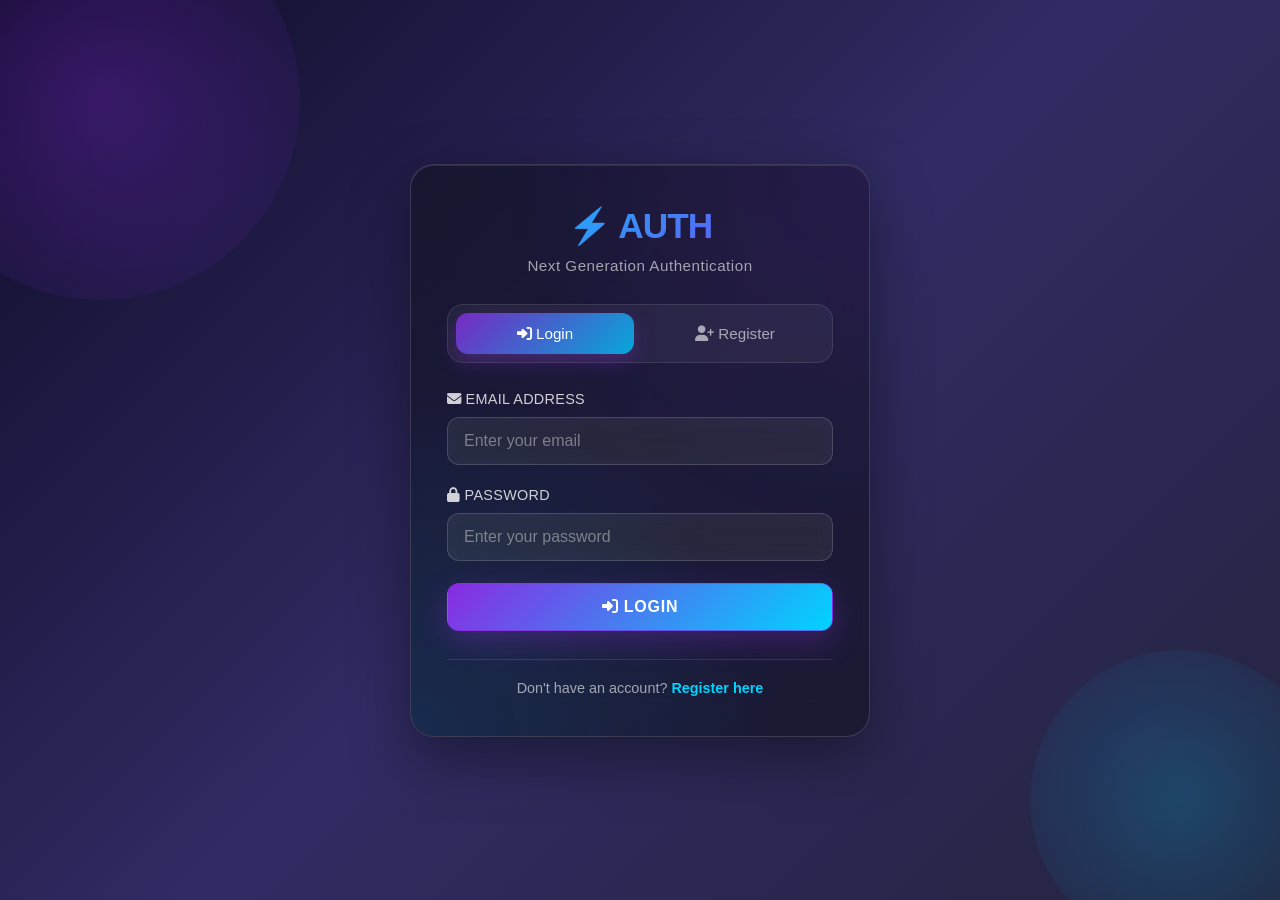
==== static/index.html @ 88ceda59 "Initial commit: API project" ====
<!DOCTYPE html>
<html lang="en">
<head>
    <meta charset="UTF-8">
    <meta name="viewport" content="width=device-width, initial-scale=1.0">
    <title>Authentication System</title>
    <link rel="stylesheet" href="https://cdnjs.cloudflare.com/ajax/libs/font-awesome/6.4.0/css/all.min.css">
    <link rel="stylesheet" href="/static/css/style.css">
</head>
<body>
    <div class="container">
        <div class="auth-card">
            <div class="logo">
                <h1>⚡ AUTH</h1>
                <p>Next Generation Authentication</p>
            </div>

            <!-- Navigation Tabs -->
            <div class="nav-tabs">
                <button class="nav-tab active" onclick="showTab('login')">
                    <i class="fas fa-sign-in-alt"></i> Login
                </button>
                <button class="nav-tab" onclick="showTab('register')">
                    <i class="fas fa-user-plus"></i> Register
                </button>
            </div>

            <!-- Alert Messages -->
            <div id="alert" class="alert"></div>

            <!-- Loading Spinner -->
            <div id="loading" class="loading">
                <div class="spinner"></div>
                <p>Processing...</p>
            </div>

            <!-- Login Form -->
            <div id="login-tab" class="tab-content active">
                <form id="login-form">
                    <div class="form-group">
                        <label for="login-email">
                            <i class="fas fa-envelope"></i> Email Address
                        </label>
                        <input type="email" id="login-email" name="email" required placeholder="Enter your email">
                    </div>
                    <div class="form-group">
                        <label for="login-password">
                            <i class="fas fa-lock"></i> Password
                        </label>
                        <input type="password" id="login-password" name="password" required placeholder="Enter your password">
                    </div>
                    <button type="submit" class="btn btn-primary">
                        <i class="fas fa-sign-in-alt"></i> Login
                    </button>
                </form>
            </div>

            <!-- Registration Form -->
            <div id="register-tab" class="tab-content">
                <form id="register-form">
                    <div class="form-group">
                        <label for="register-username">
                            <i class="fas fa-user"></i> Username
                        </label>
                        <input type="text" id="register-username" name="username" required placeholder="Choose a username">
                    </div>
                    <div class="form-group">
                        <label for="register-email">
                            <i class="fas fa-envelope"></i> Email Address
                        </label>
                        <input type="email" id="register-email" name="email" required placeholder="Enter your email">
                    </div>
                    <div class="form-group">
                        <label for="register-password">
                            <i class="fas fa-lock"></i> Password
                        </label>
                        <input type="password" id="register-password" name="password" required placeholder="Create a password" oninput="checkPasswordStrength(this.value)">
                        <small id="password-requirements" style="color: rgba(255, 255, 255, 0.6); font-size: 0.8rem; margin-top: 5px; display: block;">
                            <i class="fas fa-info-circle"></i> At least 8 characters
                        </small>
                        <div id="password-strength" style="margin-top: 5px; display: none;">
                            <div style="height: 4px; background: rgba(255, 255, 255, 0.1); border-radius: 2px; overflow: hidden;">
                                <div id="strength-bar" style="height: 100%; width: 0%; transition: all 0.3s ease; border-radius: 2px;"></div>
                            </div>
                            <small id="strength-text" style="font-size: 0.8rem; margin-top: 3px; display: block; color: rgba(255, 255, 255, 0.7);"></small>
                        </div>
                    </div>
                    <div class="form-group">
                        <label for="register-confirm-password">
                            <i class="fas fa-lock"></i> Confirm Password
                        </label>
                        <input type="password" id="register-confirm-password" name="confirmPassword" required placeholder="Confirm your password">
                    </div>
                    <button type="submit" class="btn btn-primary">
                        <i class="fas fa-user-plus"></i> Register
                    </button>
                </form>
            </div>

            <div class="auth-footer">
                <p id="footer-text">Don't have an account? <a href="#" onclick="showTab('register')">Register here</a></p>
            </div>
        </div>
    </div>

    <script src="/static/js/auth.js"></script>
</body>
</html>
---- static/css/style.css ----
/* Futuristic Glass Morphism Design */
* {
    margin: 0;
    padding: 0;
    box-sizing: border-box;
}

@import url('https://fonts.googleapis.com/css2?family=Inter:wght@300;400;500;600;700;800&display=swap');

body {
    font-family: 'Inter', -apple-system, BlinkMacSystemFont, 'Segoe UI', sans-serif;
    background: linear-gradient(135deg, #0f0c29 0%, #302b63 50%, #24243e 100%);
    background-attachment: fixed;
    min-height: 100vh;
    display: flex;
    align-items: center;
    justify-content: center;
    position: relative;
    overflow-x: hidden;
    padding: 0;
}

/* Animated background orbs */
body::before {
    content: '';
    position: fixed;
    width: 400px;
    height: 400px;
    background: radial-gradient(circle, rgba(138, 43, 226, 0.3), transparent);
    border-radius: 50%;
    top: -100px;
    left: -100px;
    animation: float1 15s ease-in-out infinite;
    z-index: -1;
}

body::after {
    content: '';
    position: fixed;
    width: 300px;
    height: 300px;
    background: radial-gradient(circle, rgba(0, 200, 255, 0.2), transparent);
    border-radius: 50%;
    bottom: -50px;
    right: -50px;
    animation: float2 20s ease-in-out infinite;
    z-index: -1;
}

@keyframes float1 {
    0%, 100% { transform: translate(0, 0); }
    25% { transform: translate(30px, -30px); }
    50% { transform: translate(60px, 0); }
    75% { transform: translate(30px, 30px); }
}

@keyframes float2 {
    0%, 100% { transform: translate(0, 0); }
    25% { transform: translate(-30px, 30px); }
    50% { transform: translate(-60px, 0); }
    75% { transform: translate(-30px, -30px); }
}

.container {
    width: 100%;
    max-width: 500px;
    padding: 20px;
    z-index: 10;
}

.auth-card {
    background: rgba(20, 20, 40, 0.7);
    backdrop-filter: blur(20px);
    -webkit-backdrop-filter: blur(20px);
    border-radius: 24px;
    padding: 40px 36px;
    box-shadow: 0 20px 60px rgba(0, 0, 0, 0.4), 
                inset 0 1px 0 rgba(255, 255, 255, 0.1);
    border: 1px solid rgba(255, 255, 255, 0.15);
    position: relative;
    overflow: hidden;
    display: grid;
    grid-template-columns: 1fr;
}

.auth-card::before {
    content: '';
    position: absolute;
    top: 0;
    left: 0;
    right: 0;
    bottom: 0;
    background: radial-gradient(circle at top right, rgba(138, 43, 226, 0.1), transparent 50%),
                radial-gradient(circle at bottom left, rgba(0, 200, 255, 0.1), transparent 50%);
    pointer-events: none;
    border-radius: 24px;
}

.logo {
    text-align: center;
    margin-bottom: 30px;
    position: relative;
    z-index: 1;
}

.logo h1 {
    background: linear-gradient(135deg, #00d4ff, #7c3aed, #00d4ff);
    background-size: 200% 200%;
    -webkit-background-clip: text;
    -webkit-text-fill-color: transparent;
    background-clip: text;
    font-size: 2.2rem;
    font-weight: 800;
    letter-spacing: -1px;
    margin-bottom: 10px;
    animation: gradientShift 6s ease infinite;
}

@keyframes gradientShift {
    0%, 100% { background-position: 0% 50%; }
    50% { background-position: 100% 50%; }
}

.logo p {
    color: rgba(255, 255, 255, 0.6);
    font-size: 0.95rem;
    font-weight: 300;
    letter-spacing: 0.5px;
}

/* Navigation Tabs */
.nav-tabs {
    display: flex;
    gap: 12px;
    margin-bottom: 28px;
    background: rgba(255, 255, 255, 0.05);
    padding: 8px;
    border-radius: 16px;
    border: 1px solid rgba(255, 255, 255, 0.1);
    position: relative;
    z-index: 1;
}

.nav-tab {
    flex: 1;
    padding: 12px 16px;
    border: none;
    background: transparent;
    color: rgba(255, 255, 255, 0.6);
    font-weight: 500;
    cursor: pointer;
    border-radius: 12px;
    transition: all 0.3s ease;
    font-size: 0.95rem;
    position: relative;
    white-space: nowrap;
}

.nav-tab.active {
    background: linear-gradient(135deg, rgba(138, 43, 226, 0.8), rgba(0, 200, 255, 0.8));
    color: white;
    box-shadow: 0 8px 20px rgba(138, 43, 226, 0.3);
}

.nav-tab:hover:not(.active) {
    color: rgba(255, 255, 255, 0.9);
    background: rgba(255, 255, 255, 0.1);
}

.form-group {
    margin-bottom: 22px;
    position: relative;
    z-index: 1;
}

.form-group label {
    display: block;
    margin-bottom: 10px;
    color: rgba(255, 255, 255, 0.8);
    font-weight: 500;
    font-size: 0.9rem;
    letter-spacing: 0.3px;
    text-transform: uppercase;
}

.form-group input {
    width: 100%;
    padding: 14px 16px;
    border: 1px solid rgba(255, 255, 255, 0.15);
    border-radius: 12px;
    font-size: 1rem;
    transition: all 0.3s ease;
    background: rgba(255, 255, 255, 0.08);
    color: rgba(255, 255, 255, 0.95);
    backdrop-filter: blur(10px);
    font-weight: 400;
}

.form-group input::placeholder {
    color: rgba(255, 255, 255, 0.4);
}

.form-group input:focus {
    outline: none;
    border-color: rgba(138, 43, 226, 0.6);
    background: rgba(255, 255, 255, 0.12);
    box-shadow: 0 0 0 3px rgba(138, 43, 226, 0.2),
                inset 0 0 20px rgba(138, 43, 226, 0.1);
    transform: translateY(-2px);
}

.btn {
    width: 100%;
    padding: 14px 20px;
    border: none;
    border-radius: 12px;
    font-size: 1rem;
    font-weight: 600;
    cursor: pointer;
    transition: all 0.3s ease;
    text-transform: uppercase;
    letter-spacing: 0.8px;
    position: relative;
    overflow: hidden;
    z-index: 1;
}

.btn::before {
    content: '';
    position: absolute;
    top: 0;
    left: -100%;
    width: 100%;
    height: 100%;
    background: rgba(255, 255, 255, 0.2);
    transition: left 0.3s ease;
    z-index: -1;
}

.btn:hover::before {
    left: 100%;
}

.btn-primary {
    background: linear-gradient(135deg, #8a2be2 0%, #00d4ff 100%);
    color: white;
    box-shadow: 0 10px 30px rgba(138, 43, 226, 0.3);
    border: 1px solid rgba(138, 43, 226, 0.5);
}

.btn-primary:hover {
    transform: translateY(-2px);
    box-shadow: 0 15px 40px rgba(138, 43, 226, 0.5),
                0 0 20px rgba(0, 212, 255, 0.3);
}

.btn-primary:active {
    transform: translateY(0);
}

.btn-logout {
    background: rgba(255, 63, 127, 0.8);
    color: white;
    box-shadow: 0 10px 30px rgba(255, 63, 127, 0.3);
    border: 1px solid rgba(255, 63, 127, 0.5);
}

.auth-footer {
    text-align: center;
    margin-top: 28px;
    padding-top: 20px;
    border-top: 1px solid rgba(255, 255, 255, 0.1);
    position: relative;
    z-index: 1;
}

.auth-footer p {
    color: rgba(255, 255, 255, 0.6);
    font-size: 0.9rem;
}

.auth-footer a {
    color: #00d4ff;
    text-decoration: none;
    font-weight: 600;
    transition: all 0.3s ease;
}

.auth-footer a:hover {
    color: #8a2be2;
    text-shadow: 0 0 10px rgba(138, 43, 226, 0.5);
}

.tab-content {
    display: none;
    animation: fadeIn 0.3s ease;
    position: relative;
    z-index: 1;
}

.tab-content.active {
    display: block;
}

@keyframes fadeIn {
    from {
        opacity: 0;
        transform: translateY(10px);
    }
    to {
        opacity: 1;
        transform: translateY(0);
    }
}

.alert {
    padding: 14px 18px;
    border-radius: 12px;
    margin-bottom: 20px;
    font-size: 0.9rem;
    display: none;
    border: 1px solid transparent;
    animation: slideIn 0.3s ease;
    position: relative;
    z-index: 1;
}

@keyframes slideIn {
    from {
        opacity: 0;
        transform: translateX(-20px);
    }
    to {
        opacity: 1;
        transform: translateX(0);
    }
}

.alert-success {
    background: rgba(16, 185, 129, 0.2);
    color: #a0f4c3;
    border-color: rgba(16, 185, 129, 0.4);
    backdrop-filter: blur(10px);
}

.alert-error {
    background: rgba(239, 68, 68, 0.2);
    color: #ff9999;
    border-color: rgba(239, 68, 68, 0.4);
    backdrop-filter: blur(10px);
}

.loading {
    display: none;
    text-align: center;
    margin: 30px 0;
    position: relative;
    z-index: 1;
}

.spinner {
    border: 3px solid rgba(255, 255, 255, 0.1);
    border-top: 3px solid #00d4ff;
    border-right: 3px solid #8a2be2;
    border-radius: 50%;
    width: 40px;
    height: 40px;
    animation: spin 1s linear infinite;
    margin: 0 auto 15px;
    box-shadow: 0 0 20px rgba(138, 43, 226, 0.3);
}

@keyframes spin {
    0% { transform: rotate(0deg); }
    100% { transform: rotate(360deg); }
}

.loading p {
    color: rgba(255, 255, 255, 0.7);
    margin-top: 10px;
    letter-spacing: 0.5px;
}

.dashboard {
    background: rgba(20, 20, 40, 0.7);
    backdrop-filter: blur(20px);
    -webkit-backdrop-filter: blur(20px);
    border-radius: 24px;
    padding: 40px 36px;
    box-shadow: 0 20px 60px rgba(0, 0, 0, 0.4),
                inset 0 1px 0 rgba(255, 255, 255, 0.1);
    border: 1px solid rgba(255, 255, 255, 0.15);
    max-width: 700px;
    margin: 0 auto;
    position: relative;
    width: 100%;
}

.dashboard::before {
    content: '';
    position: absolute;
    top: 0;
    left: 0;
    right: 0;
    bottom: 0;
    background: radial-gradient(circle at top right, rgba(138, 43, 226, 0.1), transparent 50%),
                radial-gradient(circle at bottom left, rgba(0, 200, 255, 0.1), transparent 50%);
    pointer-events: none;
    border-radius: 24px;
}

.dashboard-header {
    text-align: center;
    margin-bottom: 32px;
    position: relative;
    z-index: 1;
}

.dashboard-header h1 {
    background: linear-gradient(135deg, #00d4ff, #7c3aed, #00d4ff);
    background-size: 200% 200%;
    -webkit-background-clip: text;
    -webkit-text-fill-color: transparent;
    background-clip: text;
    font-size: 2.2rem;
    font-weight: 800;
    margin-bottom: 10px;
    animation: gradientShift 6s ease infinite;
}

.dashboard-header p {
    color: rgba(255, 255, 255, 0.6);
    font-size: 0.95rem;
    font-weight: 300;
}

.user-info {
    background: rgba(138, 43, 226, 0.2);
    border: 1px solid rgba(138, 43, 226, 0.4);
    color: rgba(255, 255, 255, 0.95);
    padding: 24px;
    border-radius: 16px;
    margin-bottom: 24px;
    backdrop-filter: blur(10px);
    box-shadow: 0 8px 20px rgba(138, 43, 226, 0.2);
    position: relative;
    z-index: 1;
}

.user-info h3 {
    margin-bottom: 16px;
    color: #00d4ff;
    font-size: 1.05rem;
    text-transform: uppercase;
    letter-spacing: 0.5px;
}

.user-info p {
    margin-bottom: 10px;
    font-size: 0.95rem;
    color: rgba(255, 255, 255, 0.8);
}

.user-info strong {
    color: rgba(255, 255, 255, 0.9);
}

.user-info p {
    margin-bottom: 10px;
    font-size: 0.95rem;
    color: rgba(255, 255, 255, 0.8);
}

.user-info strong {
    color: rgba(255, 255, 255, 0.9);
}

.btn-logout {
    background: rgba(255, 63, 127, 0.8);
    color: white;
    box-shadow: 0 10px 30px rgba(255, 63, 127, 0.3);
    border: 1px solid rgba(255, 63, 127, 0.5);
}

.btn-logout:hover {
    background: rgba(255, 63, 127, 1);
    transform: translateY(-2px);
    box-shadow: 0 15px 40px rgba(255, 63, 127, 0.5);
}

/* Password Strength Indicator */
#password-strength {
    margin-top: 8px;
}

#strength-bar {
    background: linear-gradient(90deg, #ff6b6b, #ffa726, #66bb6a);
    background-size: 300% 100%;
}

#strength-text {
    color: rgba(255, 255, 255, 0.7);
    margin-top: 5px;
    display: block;
}

/* Additional Dashboard Styles */
.dashboard > div {
    background: rgba(255, 255, 255, 0.05);
    border: 1px solid rgba(255, 255, 255, 0.1);
    padding: 24px;
    border-radius: 16px;
    margin-bottom: 24px;
    backdrop-filter: blur(10px);
    position: relative;
    z-index: 1;
}

.dashboard h3 {
    color: #00d4ff;
    margin-bottom: 16px;
    font-size: 1.05rem;
    text-transform: uppercase;
    letter-spacing: 0.5px;
}

.dashboard p {
    color: rgba(255, 255, 255, 0.75);
    margin-bottom: 8px;
    font-size: 0.95rem;
}

.dashboard span {
    color: rgba(255, 255, 255, 0.9);
    font-weight: 500;
}

.dashboard small {
    color: rgba(255, 255, 255, 0.6);
    font-size: 0.85rem;
}

#token-display {
    font-family: 'Courier New', monospace;
}

#token-display div {
    background: rgba(0, 212, 255, 0.1);
    border: 1px solid rgba(0, 212, 255, 0.3);
    padding: 15px;
    border-radius: 10px;
    max-height: 200px;
    overflow-y: auto;
    margin-bottom: 14px;
    color: rgba(255, 255, 255, 0.9);
    font-size: 0.85rem;
    line-height: 1.5;
}

/* Responsive Design */
@media (max-width: 768px) {
    .auth-card {
        padding: 32px 28px;
    }

    .logo h1 {
        font-size: 1.8rem;
    }

    .nav-tabs {
        margin-bottom: 22px;
    }

    .dashboard {
        padding: 32px 28px;
    }

    .dashboard-header h1 {
        font-size: 1.8rem;
    }
}

@media (max-width: 480px) {
    .container {
        max-width: 100%;
        padding: 16px;
    }

    .auth-card {
        padding: 28px 20px;
        border-radius: 20px;
    }

    .logo h1 {
        font-size: 1.6rem;
    }

    .logo p {
        font-size: 0.85rem;
    }

    .nav-tab {
        padding: 10px 12px;
        font-size: 0.85rem;
    }

    .form-group {
        margin-bottom: 18px;
    }

    .form-group label {
        font-size: 0.8rem;
    }

    .form-group input {
        padding: 12px 14px;
        font-size: 0.95rem;
    }

    .btn {
        padding: 12px 16px;
        font-size: 0.9rem;
    }

    .dashboard {
        padding: 28px 20px;
        border-radius: 20px;
    }

    .dashboard-header h1 {
        font-size: 1.6rem;
    }

    .user-info {
        padding: 20px;
    }
}

.nav-tab:hover {
    color: #667eea;
}

.tab-content {
    display: none;
}

.tab-content.active {
    display: block;
}

@media (max-width: 480px) {
    .container {
        padding: 10px;
    }
    
    .auth-card {
        padding: 30px 20px;
    }
    
    .logo h1 {
        font-size: 1.5rem;
    }
}
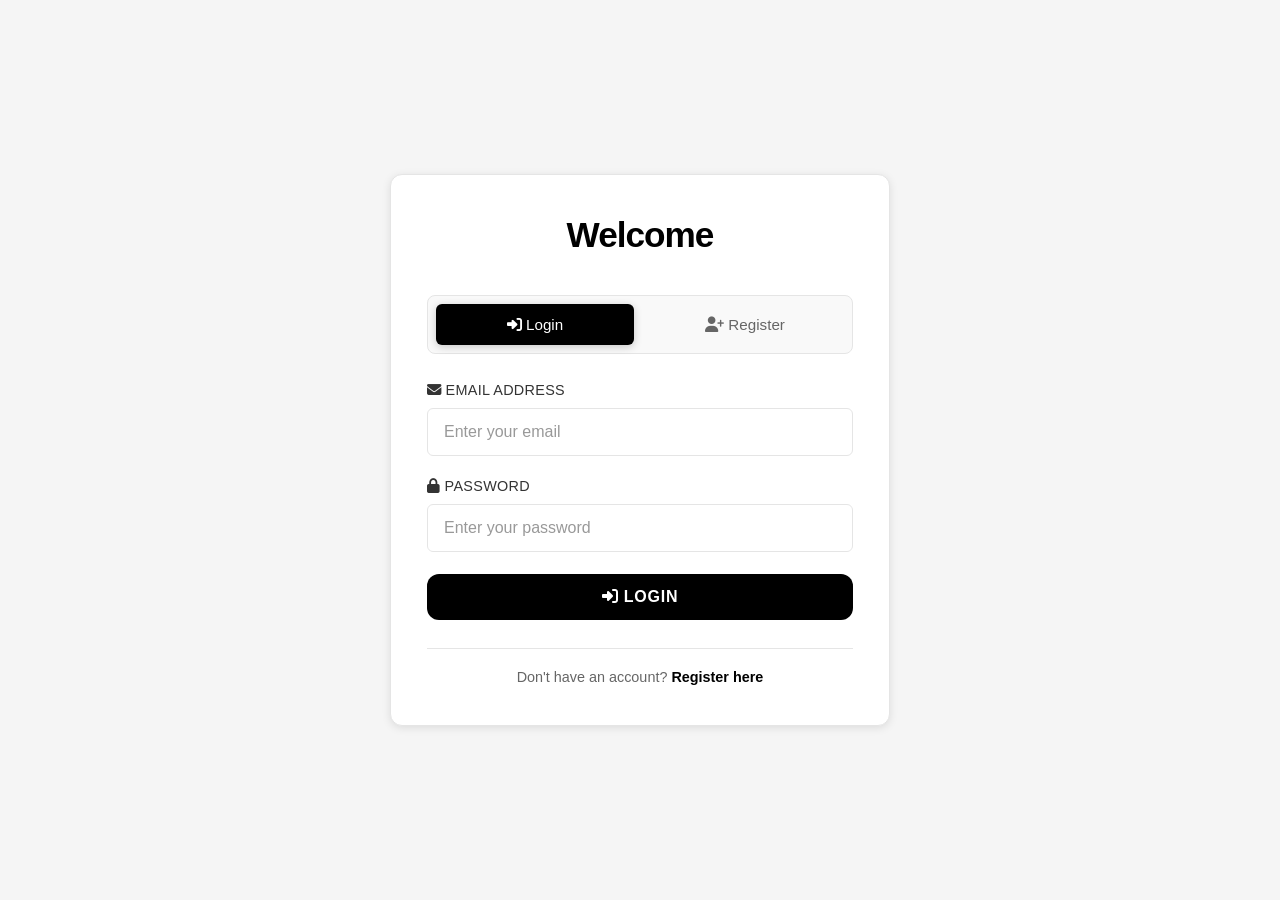
==== commit 6310535c: "Update index.html" ====
--- a/static/index.html
+++ b/static/index.html
@@ -11,8 +11,7 @@
     <div class="container">
         <div class="auth-card">
             <div class="logo">
-                <h1>⚡ AUTH</h1>
-                <p>Next Generation Authentication</p>
+                <h1>Welcome</h1>
             </div>
 
             <!-- Navigation Tabs -->
--- a/static/css/style.css
+++ b/static/css/style.css
@@ -1,4 +1,4 @@
-/* Futuristic Glass Morphism Design */
+/* Standard Web Design */
 * {
     margin: 0;
     padding: 0;
@@ -9,7 +9,7 @@
 
 body {
     font-family: 'Inter', -apple-system, BlinkMacSystemFont, 'Segoe UI', sans-serif;
-    background: linear-gradient(135deg, #0f0c29 0%, #302b63 50%, #24243e 100%);
+    background: #f5f5f5;
     background-attachment: fixed;
     min-height: 100vh;
     display: flex;
@@ -20,80 +20,40 @@
     padding: 0;
 }
 
-/* Animated background orbs */
+/* No animated background orbs */
 body::before {
-    content: '';
-    position: fixed;
-    width: 400px;
-    height: 400px;
-    background: radial-gradient(circle, rgba(138, 43, 226, 0.3), transparent);
-    border-radius: 50%;
-    top: -100px;
-    left: -100px;
-    animation: float1 15s ease-in-out infinite;
-    z-index: -1;
+    display: none;
 }
 
 body::after {
-    content: '';
-    position: fixed;
-    width: 300px;
-    height: 300px;
-    background: radial-gradient(circle, rgba(0, 200, 255, 0.2), transparent);
-    border-radius: 50%;
-    bottom: -50px;
-    right: -50px;
-    animation: float2 20s ease-in-out infinite;
-    z-index: -1;
-}
-
-@keyframes float1 {
-    0%, 100% { transform: translate(0, 0); }
-    25% { transform: translate(30px, -30px); }
-    50% { transform: translate(60px, 0); }
-    75% { transform: translate(30px, 30px); }
-}
-
-@keyframes float2 {
-    0%, 100% { transform: translate(0, 0); }
-    25% { transform: translate(-30px, 30px); }
-    50% { transform: translate(-60px, 0); }
-    75% { transform: translate(-30px, -30px); }
+    display: none;
 }
 
 .container {
     width: 100%;
-    max-width: 500px;
+    max-width: 100%;
     padding: 20px;
     z-index: 10;
 }
 
 .auth-card {
-    background: rgba(20, 20, 40, 0.7);
-    backdrop-filter: blur(20px);
-    -webkit-backdrop-filter: blur(20px);
-    border-radius: 24px;
+    background: #ffffff;
+    backdrop-filter: none;
+    -webkit-backdrop-filter: none;
+    border-radius: 12px;
     padding: 40px 36px;
-    box-shadow: 0 20px 60px rgba(0, 0, 0, 0.4), 
-                inset 0 1px 0 rgba(255, 255, 255, 0.1);
-    border: 1px solid rgba(255, 255, 255, 0.15);
+    box-shadow: 0 2px 8px rgba(0, 0, 0, 0.1);
+    border: 1px solid #e5e5e5;
     position: relative;
     overflow: hidden;
     display: grid;
     grid-template-columns: 1fr;
+    max-width: 500px;
+    margin: 0 auto;
 }
 
 .auth-card::before {
-    content: '';
-    position: absolute;
-    top: 0;
-    left: 0;
-    right: 0;
-    bottom: 0;
-    background: radial-gradient(circle at top right, rgba(138, 43, 226, 0.1), transparent 50%),
-                radial-gradient(circle at bottom left, rgba(0, 200, 255, 0.1), transparent 50%);
-    pointer-events: none;
-    border-radius: 24px;
+    display: none;
 }
 
 .logo {
@@ -104,25 +64,20 @@
 }
 
 .logo h1 {
-    background: linear-gradient(135deg, #00d4ff, #7c3aed, #00d4ff);
-    background-size: 200% 200%;
-    -webkit-background-clip: text;
-    -webkit-text-fill-color: transparent;
-    background-clip: text;
+    color: #000000;
+    background: none;
+    -webkit-background-clip: unset;
+    -webkit-text-fill-color: unset;
+    background-clip: unset;
     font-size: 2.2rem;
     font-weight: 800;
     letter-spacing: -1px;
     margin-bottom: 10px;
-    animation: gradientShift 6s ease infinite;
-}
-
-@keyframes gradientShift {
-    0%, 100% { background-position: 0% 50%; }
-    50% { background-position: 100% 50%; }
+    animation: none;
 }
 
 .logo p {
-    color: rgba(255, 255, 255, 0.6);
+    color: #666666;
     font-size: 0.95rem;
     font-weight: 300;
     letter-spacing: 0.5px;
@@ -133,10 +88,10 @@
     display: flex;
     gap: 12px;
     margin-bottom: 28px;
-    background: rgba(255, 255, 255, 0.05);
+    background: #f9f9f9;
     padding: 8px;
-    border-radius: 16px;
-    border: 1px solid rgba(255, 255, 255, 0.1);
+    border-radius: 8px;
+    border: 1px solid #e5e5e5;
     position: relative;
     z-index: 1;
 }
@@ -146,10 +101,10 @@
     padding: 12px 16px;
     border: none;
     background: transparent;
-    color: rgba(255, 255, 255, 0.6);
+    color: #666666;
     font-weight: 500;
     cursor: pointer;
-    border-radius: 12px;
+    border-radius: 6px;
     transition: all 0.3s ease;
     font-size: 0.95rem;
     position: relative;
@@ -157,14 +112,14 @@
 }
 
 .nav-tab.active {
-    background: linear-gradient(135deg, rgba(138, 43, 226, 0.8), rgba(0, 200, 255, 0.8));
+    background: #000000;
     color: white;
-    box-shadow: 0 8px 20px rgba(138, 43, 226, 0.3);
+    box-shadow: 0 2px 8px rgba(0, 0, 0, 0.2);
 }
 
 .nav-tab:hover:not(.active) {
-    color: rgba(255, 255, 255, 0.9);
-    background: rgba(255, 255, 255, 0.1);
+    color: #333333;
+    background: #f0f0f0;
 }
 
 .form-group {
@@ -176,7 +131,7 @@
 .form-group label {
     display: block;
     margin-bottom: 10px;
-    color: rgba(255, 255, 255, 0.8);
+    color: #333333;
     font-weight: 500;
     font-size: 0.9rem;
     letter-spacing: 0.3px;
@@ -186,27 +141,26 @@
 .form-group input {
     width: 100%;
     padding: 14px 16px;
-    border: 1px solid rgba(255, 255, 255, 0.15);
-    border-radius: 12px;
+    border: 1px solid #e5e5e5;
+    border-radius: 6px;
     font-size: 1rem;
     transition: all 0.3s ease;
-    background: rgba(255, 255, 255, 0.08);
-    color: rgba(255, 255, 255, 0.95);
-    backdrop-filter: blur(10px);
+    background: #ffffff;
+    color: #333333;
+    backdrop-filter: none;
     font-weight: 400;
 }
 
 .form-group input::placeholder {
-    color: rgba(255, 255, 255, 0.4);
+    color: #999999;
 }
 
 .form-group input:focus {
     outline: none;
-    border-color: rgba(138, 43, 226, 0.6);
-    background: rgba(255, 255, 255, 0.12);
-    box-shadow: 0 0 0 3px rgba(138, 43, 226, 0.2),
-                inset 0 0 20px rgba(138, 43, 226, 0.1);
-    transform: translateY(-2px);
+    border-color: #000000;
+    background: #ffffff;
+    box-shadow: 0 0 0 3px rgba(0, 0, 0, 0.1);
+    transform: none;
 }
 
 .btn {
@@ -242,16 +196,16 @@
 }
 
 .btn-primary {
-    background: linear-gradient(135deg, #8a2be2 0%, #00d4ff 100%);
+    background: #000000;
     color: white;
-    box-shadow: 0 10px 30px rgba(138, 43, 226, 0.3);
-    border: 1px solid rgba(138, 43, 226, 0.5);
+    box-shadow: none;
+    border: none;
 }
 
 .btn-primary:hover {
-    transform: translateY(-2px);
-    box-shadow: 0 15px 40px rgba(138, 43, 226, 0.5),
-                0 0 20px rgba(0, 212, 255, 0.3);
+    transform: none;
+    box-shadow: 0 2px 8px rgba(0, 0, 0, 0.3);
+    background: #333333;
 }
 
 .btn-primary:active {
@@ -269,26 +223,26 @@
     text-align: center;
     margin-top: 28px;
     padding-top: 20px;
-    border-top: 1px solid rgba(255, 255, 255, 0.1);
+    border-top: 1px solid #e5e5e5;
     position: relative;
     z-index: 1;
 }
 
 .auth-footer p {
-    color: rgba(255, 255, 255, 0.6);
+    color: #666666;
     font-size: 0.9rem;
 }
 
 .auth-footer a {
-    color: #00d4ff;
+    color: #000000;
     text-decoration: none;
     font-weight: 600;
     transition: all 0.3s ease;
 }
 
 .auth-footer a:hover {
-    color: #8a2be2;
-    text-shadow: 0 0 10px rgba(138, 43, 226, 0.5);
+    color: #666666;
+    text-shadow: none;
 }
 
 .tab-content {
@@ -337,17 +291,17 @@
 }
 
 .alert-success {
-    background: rgba(16, 185, 129, 0.2);
-    color: #a0f4c3;
-    border-color: rgba(16, 185, 129, 0.4);
-    backdrop-filter: blur(10px);
+    background: #d4edda;
+    color: #155724;
+    border-color: #c3e6cb;
+    backdrop-filter: none;
 }
 
 .alert-error {
-    background: rgba(239, 68, 68, 0.2);
-    color: #ff9999;
-    border-color: rgba(239, 68, 68, 0.4);
-    backdrop-filter: blur(10px);
+    background: #f8d7da;
+    color: #721c24;
+    border-color: #f5c6cb;
+    backdrop-filter: none;
 }
 
 .loading {
@@ -359,15 +313,15 @@
 }
 
 .spinner {
-    border: 3px solid rgba(255, 255, 255, 0.1);
-    border-top: 3px solid #00d4ff;
-    border-right: 3px solid #8a2be2;
+    border: 3px solid #e5e5e5;
+    border-top: 3px solid #000000;
+    border-right: 3px solid #666666;
     border-radius: 50%;
     width: 40px;
     height: 40px;
     animation: spin 1s linear infinite;
     margin: 0 auto 15px;
-    box-shadow: 0 0 20px rgba(138, 43, 226, 0.3);
+    box-shadow: none;
 }
 
 @keyframes spin {
@@ -376,80 +330,76 @@
 }
 
 .loading p {
-    color: rgba(255, 255, 255, 0.7);
+    color: #666666;
     margin-top: 10px;
     letter-spacing: 0.5px;
 }
 
 .dashboard {
-    background: rgba(20, 20, 40, 0.7);
-    backdrop-filter: blur(20px);
-    -webkit-backdrop-filter: blur(20px);
-    border-radius: 24px;
-    padding: 40px 36px;
-    box-shadow: 0 20px 60px rgba(0, 0, 0, 0.4),
-                inset 0 1px 0 rgba(255, 255, 255, 0.1);
-    border: 1px solid rgba(255, 255, 255, 0.15);
-    max-width: 700px;
-    margin: 0 auto;
+    background: #ffffff;
+    backdrop-filter: none;
+    -webkit-backdrop-filter: none;
+    border-radius: 0;
+    padding: 80px 100px;
+    box-shadow: none;
+    border: none;
+    max-width: 100%;
+    margin: 0;
     position: relative;
     width: 100%;
+    display: grid;
+    grid-template-columns: 1fr 1fr;
+    gap: 80px;
+    align-items: start;
 }
 
 .dashboard::before {
-    content: '';
-    position: absolute;
-    top: 0;
-    left: 0;
-    right: 0;
-    bottom: 0;
-    background: radial-gradient(circle at top right, rgba(138, 43, 226, 0.1), transparent 50%),
-                radial-gradient(circle at bottom left, rgba(0, 200, 255, 0.1), transparent 50%);
-    pointer-events: none;
-    border-radius: 24px;
+    display: none;
 }
 
 .dashboard-header {
     text-align: center;
-    margin-bottom: 32px;
-    position: relative;
-    z-index: 1;
+    margin-bottom: 80px;
+    position: relative;
+    z-index: 1;
+    grid-column: 1 / -1;
 }
 
 .dashboard-header h1 {
-    background: linear-gradient(135deg, #00d4ff, #7c3aed, #00d4ff);
-    background-size: 200% 200%;
-    -webkit-background-clip: text;
-    -webkit-text-fill-color: transparent;
-    background-clip: text;
-    font-size: 2.2rem;
+    color: #000000;
+    background: none;
+    -webkit-background-clip: unset;
+    -webkit-text-fill-color: unset;
+    background-clip: unset;
+    font-size: 2.5rem;
     font-weight: 800;
-    margin-bottom: 10px;
-    animation: gradientShift 6s ease infinite;
+    margin-bottom: 15px;
+    animation: none;
 }
 
 .dashboard-header p {
-    color: rgba(255, 255, 255, 0.6);
-    font-size: 0.95rem;
+    color: #333333;
+    font-size: 1rem;
     font-weight: 300;
 }
 
 .user-info {
-    background: rgba(138, 43, 226, 0.2);
-    border: 1px solid rgba(138, 43, 226, 0.4);
-    color: rgba(255, 255, 255, 0.95);
-    padding: 24px;
-    border-radius: 16px;
-    margin-bottom: 24px;
-    backdrop-filter: blur(10px);
-    box-shadow: 0 8px 20px rgba(138, 43, 226, 0.2);
+    display: none;
+    background: transparent;
+    border: none;
+    color: transparent;
+    padding: 0;
+    border-radius: 0;
+    margin-bottom: 0;
+    backdrop-filter: none;
+    box-shadow: none;
     position: relative;
     z-index: 1;
 }
 
 .user-info h3 {
     margin-bottom: 16px;
-    color: #00d4ff;
+    color: transparent;
     font-size: 1.05rem;
     text-transform: uppercase;
     letter-spacing: 0.5px;
@@ -458,34 +408,24 @@
 .user-info p {
     margin-bottom: 10px;
     font-size: 0.95rem;
-    color: rgba(255, 255, 255, 0.8);
+    color: transparent;
 }
 
 .user-info strong {
-    color: rgba(255, 255, 255, 0.9);
-}
-
-.user-info p {
-    margin-bottom: 10px;
-    font-size: 0.95rem;
-    color: rgba(255, 255, 255, 0.8);
-}
-
-.user-info strong {
-    color: rgba(255, 255, 255, 0.9);
+    color: transparent;
 }
 
 .btn-logout {
-    background: rgba(255, 63, 127, 0.8);
+    background: #666666;
     color: white;
-    box-shadow: 0 10px 30px rgba(255, 63, 127, 0.3);
-    border: 1px solid rgba(255, 63, 127, 0.5);
+    box-shadow: none;
+    border: none;
 }
 
 .btn-logout:hover {
-    background: rgba(255, 63, 127, 1);
-    transform: translateY(-2px);
-    box-shadow: 0 15px 40px rgba(255, 63, 127, 0.5);
+    background: #333333;
+    transform: none;
+    box-shadow: 0 2px 8px rgba(0, 0, 0, 0.3);
 }
 
 /* Password Strength Indicator */
@@ -499,45 +439,47 @@
 }
 
 #strength-text {
-    color: rgba(255, 255, 255, 0.7);
+    color: #666666;
     margin-top: 5px;
     display: block;
 }
 
 /* Additional Dashboard Styles */
 .dashboard > div {
-    background: rgba(255, 255, 255, 0.05);
-    border: 1px solid rgba(255, 255, 255, 0.1);
-    padding: 24px;
-    border-radius: 16px;
-    margin-bottom: 24px;
-    backdrop-filter: blur(10px);
+    background: #f9f9f9;
+    border: 1px solid #cccccc;
+    padding: 50px;
+    border-radius: 0;
+    margin-bottom: 0;
+    backdrop-filter: none;
     position: relative;
     z-index: 1;
 }
 
 .dashboard h3 {
-    color: #00d4ff;
-    margin-bottom: 16px;
-    font-size: 1.05rem;
+    color: #000000;
+    margin-bottom: 30px;
+    font-size: 1.3rem;
     text-transform: uppercase;
-    letter-spacing: 0.5px;
+    letter-spacing: 1px;
+    font-weight: 700;
 }
 
 .dashboard p {
-    color: rgba(255, 255, 255, 0.75);
-    margin-bottom: 8px;
-    font-size: 0.95rem;
+    color: #333333;
+    margin-bottom: 15px;
+    font-size: 1rem;
+    line-height: 1.6;
 }
 
 .dashboard span {
-    color: rgba(255, 255, 255, 0.9);
-    font-weight: 500;
+    color: #000000;
+    font-weight: 600;
 }
 
 .dashboard small {
-    color: rgba(255, 255, 255, 0.6);
-    font-size: 0.85rem;
+    color: #666666;
+    font-size: 0.9rem;
 }
 
 #token-display {
@@ -545,19 +487,26 @@
 }
 
 #token-display div {
-    background: rgba(0, 212, 255, 0.1);
-    border: 1px solid rgba(0, 212, 255, 0.3);
-    padding: 15px;
-    border-radius: 10px;
-    max-height: 200px;
+    background: #f0f0f0;
+    border: 1px solid #cccccc;
+    padding: 20px;
+    border-radius: 0;
+    max-height: 250px;
     overflow-y: auto;
-    margin-bottom: 14px;
-    color: rgba(255, 255, 255, 0.9);
-    font-size: 0.85rem;
-    line-height: 1.5;
+    margin-bottom: 20px;
+    color: #000000;
+    font-size: 0.9rem;
+    line-height: 1.8;
 }
 
 /* Responsive Design */
+@media (max-width: 1024px) {
+    .dashboard {
+        grid-template-columns: 1fr;
+        gap: 40px;
+    }
+}
+
 @media (max-width: 768px) {
     .auth-card {
         padding: 32px 28px;
@@ -572,7 +521,7 @@
     }
 
     .dashboard {
-        padding: 32px 28px;
+        padding: 45px 35px;
     }
 
     .dashboard-header h1 {
@@ -588,7 +537,7 @@
 
     .auth-card {
         padding: 28px 20px;
-        border-radius: 20px;
+        border-radius: 8px;
     }
 
     .logo h1 {
@@ -624,20 +573,19 @@
 
     .dashboard {
         padding: 28px 20px;
-        border-radius: 20px;
+        border-radius: 8px;
+        grid-template-columns: 1fr;
+        gap: 30px;
     }
 
     .dashboard-header h1 {
         font-size: 1.6rem;
     }
-
-    .user-info {
-        padding: 20px;
-    }
 }
 
 .nav-tab:hover {
-    color: #667eea;
+    background: #f0f0f0;
+    color: #333333;
 }
 
 .tab-content {
@@ -647,17 +595,3 @@
 .tab-content.active {
     display: block;
 }
-
-@media (max-width: 480px) {
-    .container {
-        padding: 10px;
-    }
-    
-    .auth-card {
-        padding: 30px 20px;
-    }
-    
-    .logo h1 {
-        font-size: 1.5rem;
-    }
-}
